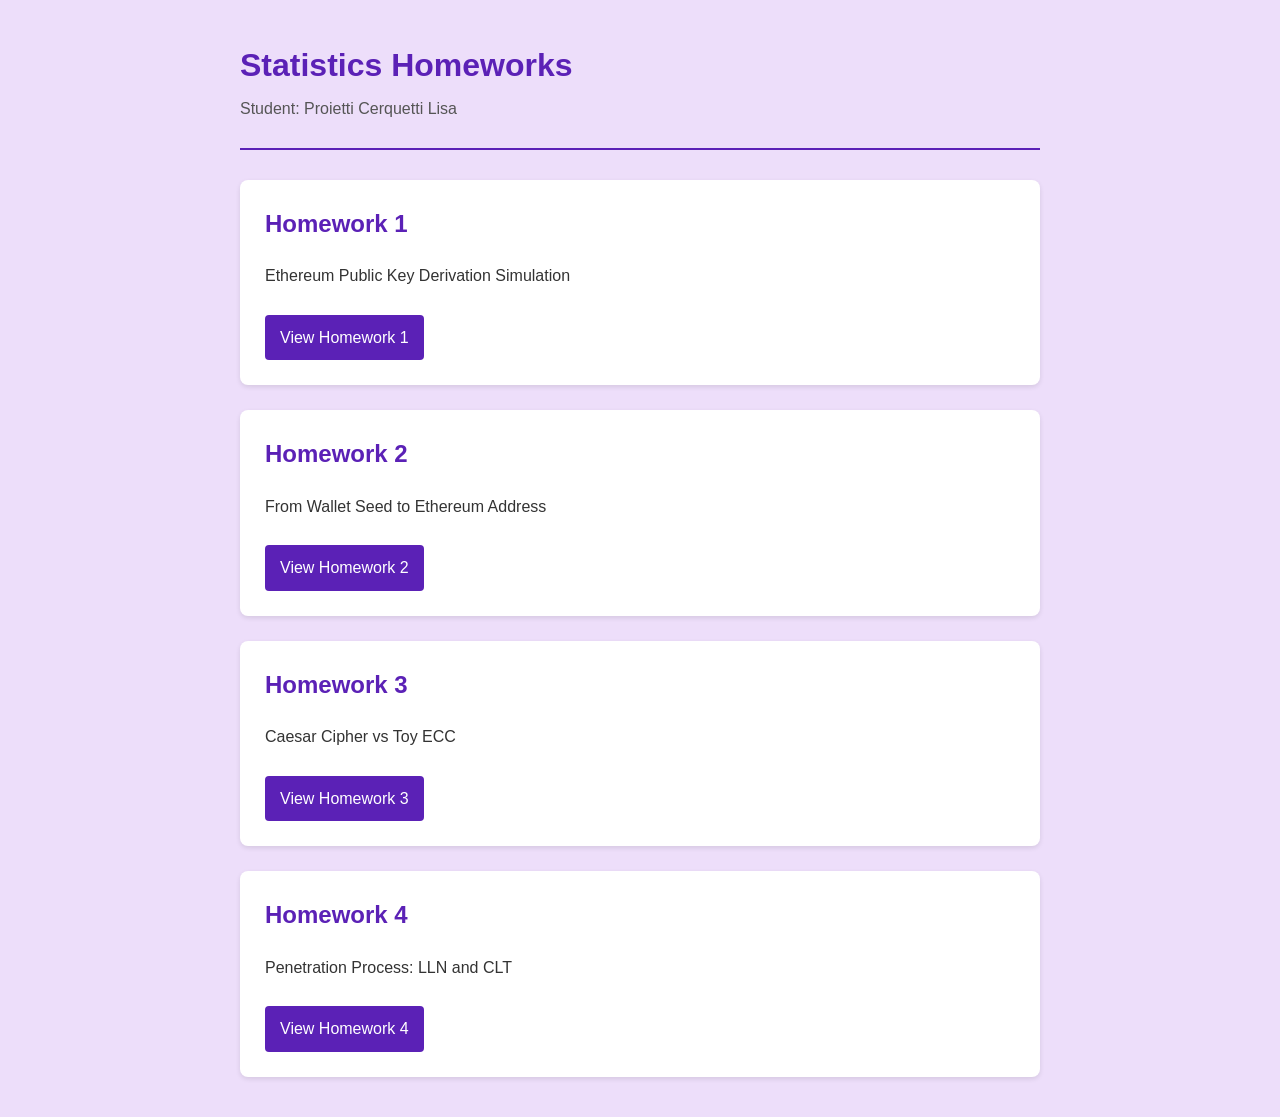
==== index.html @ c3c6fbef "Add files via upload" ====
<!DOCTYPE html>
<html lang="en">
<head>
    <meta charset="UTF-8">
    <title>Statistics Homework - Proietti Cerquetti Lisa</title>
    <style>
        body {
            font-family: Arial, sans-serif;
            line-height: 1.6;
            margin: 40px auto;
            max-width: 800px;
            background-color: #eddefa;
            color: #333;
            padding: 0 20px;
        }

        header {
            border-bottom: 2px solid #5b21b6;
            padding-bottom: 10px;
            margin-bottom: 30px;
        }

        header h1 {
            color: #5b21b6;
            margin-bottom: 5px;
        }

        header p {
            color: #555;
            margin-top: 0;
        }

        .homework-card {
            background: #fff;
            padding: 25px;
            border-radius: 8px;
            box-shadow: 0 2px 5px rgba(0,0,0,0.1);
            margin-bottom: 25px;
            border-top: 4px solit #5b21b6;
        }

        .homework-card h2 {
            color: #5b21b6;
            margin-top: 0;
        }

        .btn {
            display: inline-block;
            background: #5b21b6;
            color: #fff;
            padding: 10px 15px;
            text-decoration: none;
            border-radius: 4px;
            margin-top: 10px;
            transition: background 0.2s;
        }
        
        .btn:hover {
            background: #6d28d9;
        }
    </style>
</head>
<body>

    <header>
        <h1>Statistics Homeworks</h1>
        <p>Student: Proietti Cerquetti Lisa</p>
    </header>

    <div class="homework-card">
        <h2>Homework 1</h2>
        <p>Ethereum Public Key Derivation Simulation</p>
        <a href="homework1.html" class="btn">View Homework 1</a>
    </div>

    <div class="homework-card">
        <h2>Homework 2</h2>
        <p>From Wallet Seed to Ethereum Address</p>
        <a href="homework2.html" class="btn">View Homework 2</a>
    </div>

    <div class="homework-card">
        <h2>Homework 3</h2>
        <p>Caesar Cipher vs Toy ECC</p>
        <a href="homework3.html" class="btn">View Homework 3</a>
    </div>

    <div class="homework-card">
        <h2>Homework 4</h2>
        <p> Penetration Process: LLN and CLT</p>
        <a href="homework4.html" class="btn">View Homework 4</a>
    </div>
</body>
</html>
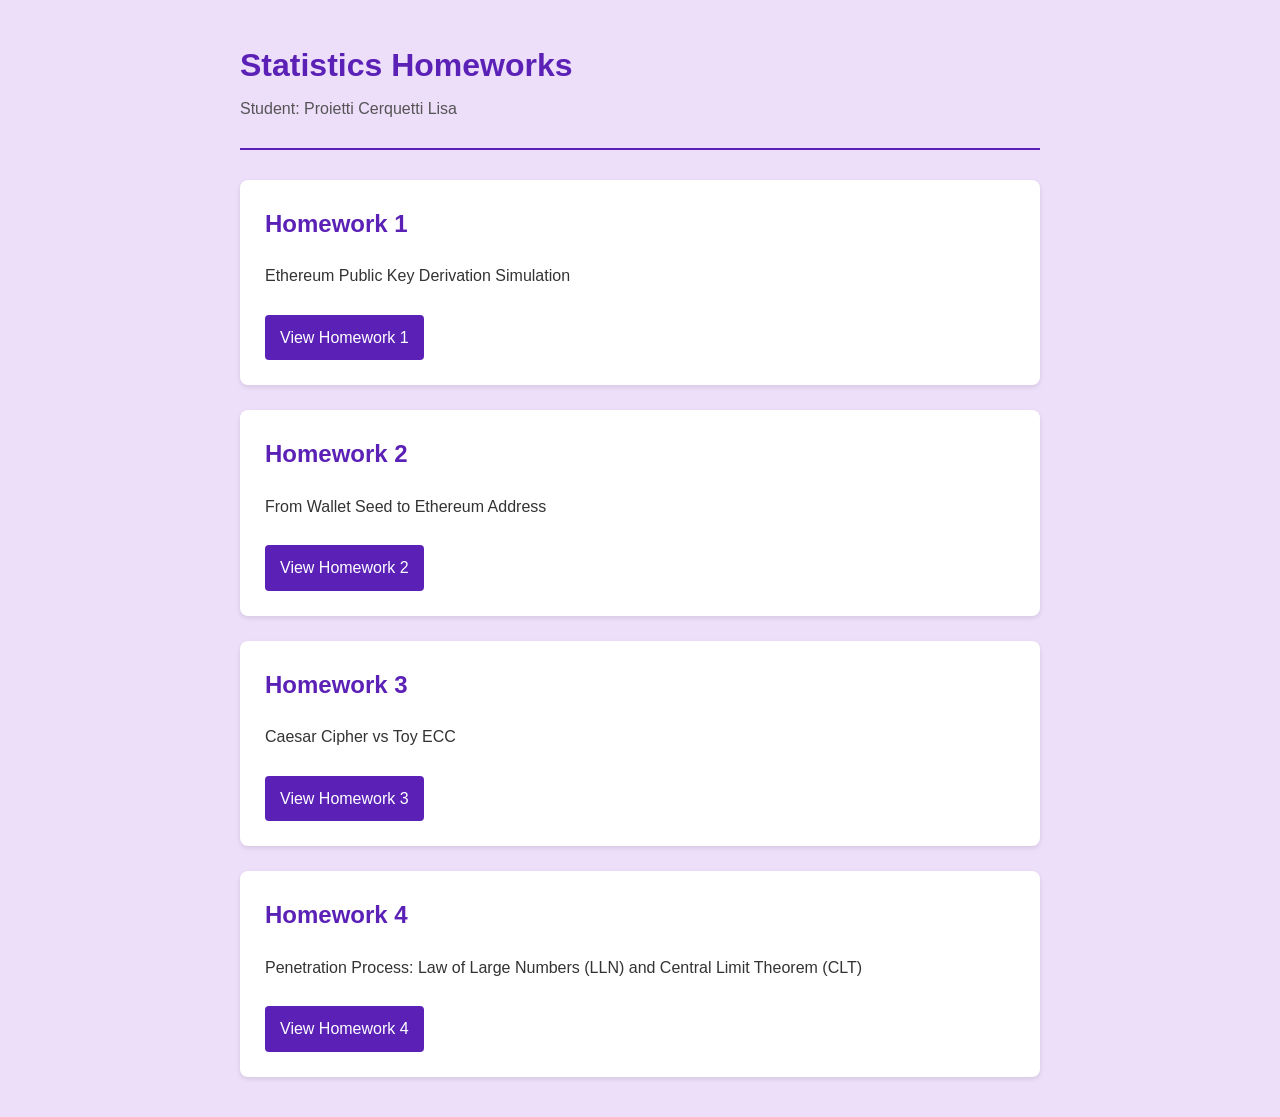
==== commit 6002df9c: "Add files via upload" ====
--- a/index.html
+++ b/index.html
@@ -87,7 +87,7 @@
 
     <div class="homework-card">
         <h2>Homework 4</h2>
-        <p> Penetration Process: LLN and CLT</p>
+        <p> Penetration Process: Law of Large Numbers (LLN) and Central Limit Theorem (CLT)</p>
         <a href="homework4.html" class="btn">View Homework 4</a>
     </div>
 </body>
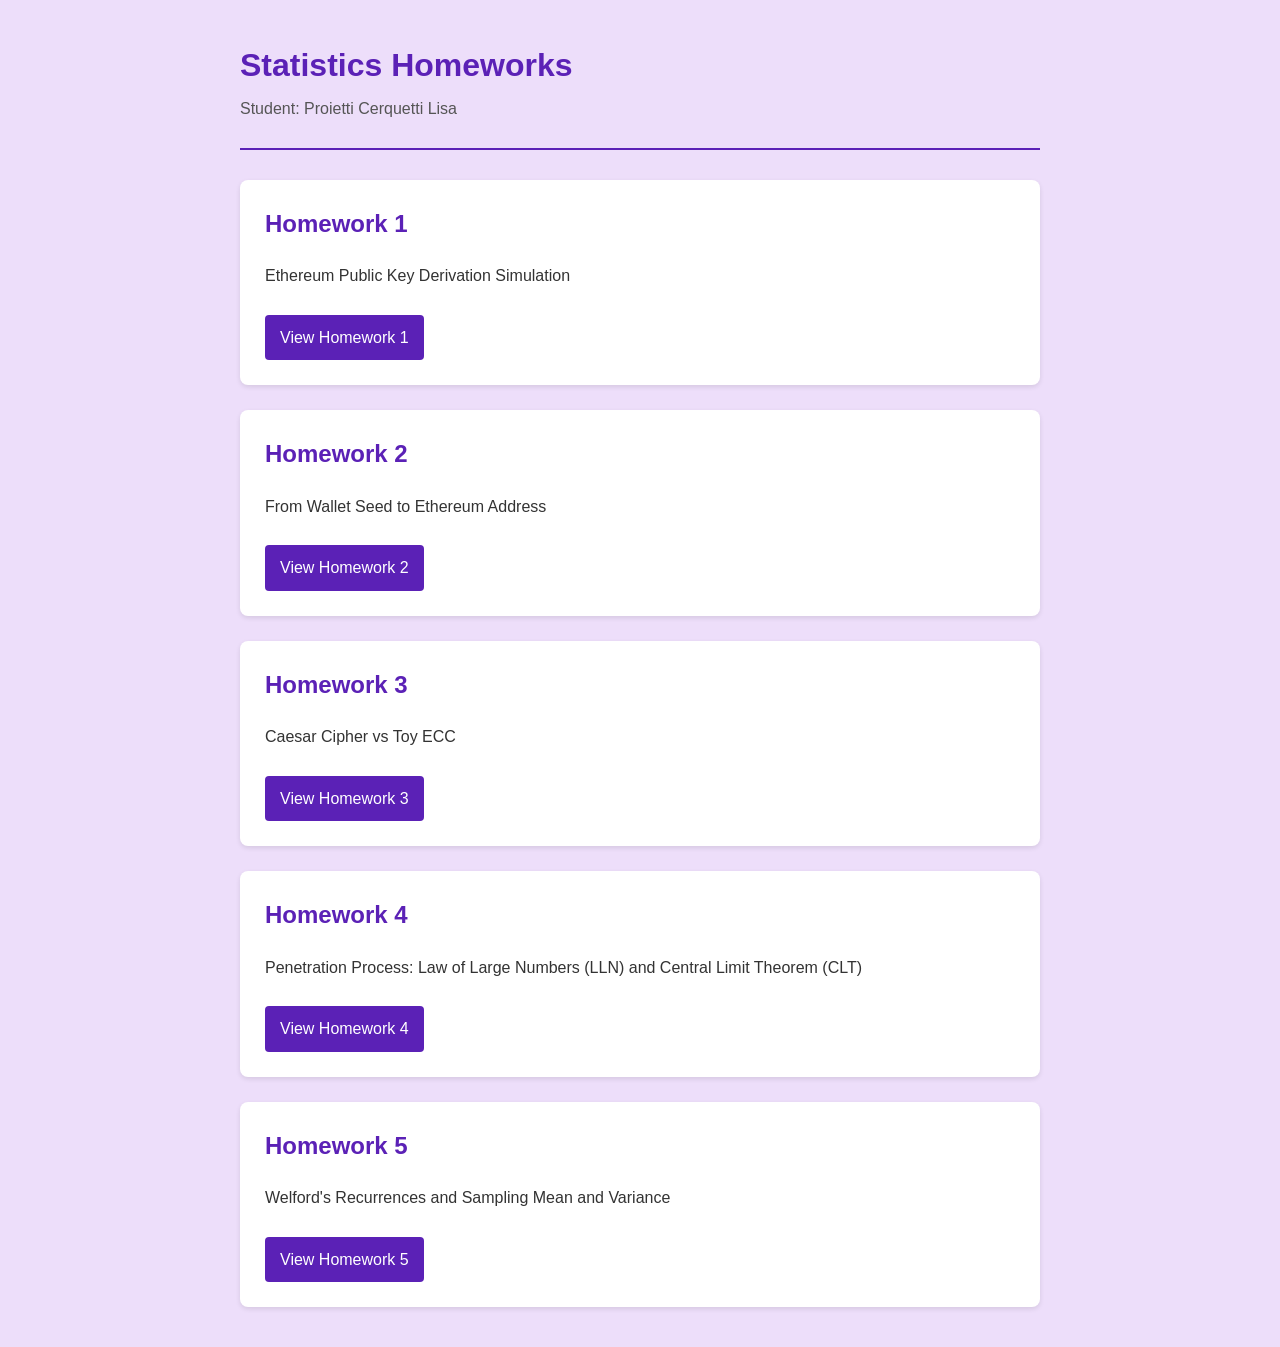
==== commit 1dfbbc15: "Add files via upload" ====
--- a/index.html
+++ b/index.html
@@ -87,8 +87,14 @@
 
     <div class="homework-card">
         <h2>Homework 4</h2>
-        <p> Penetration Process: Law of Large Numbers (LLN) and Central Limit Theorem (CLT)</p>
+        <p>Penetration Process: Law of Large Numbers (LLN) and Central Limit Theorem (CLT)</p>
         <a href="homework4.html" class="btn">View Homework 4</a>
+    </div>
+
+    <div class="homework-card">
+        <h2>Homework 5</h2>
+        <p> Welford's Recurrences and Sampling Mean and Variance </p>
+        <a href="homework5.html" class="btn">View Homework 5</a>
     </div>
 </body>
 </html>
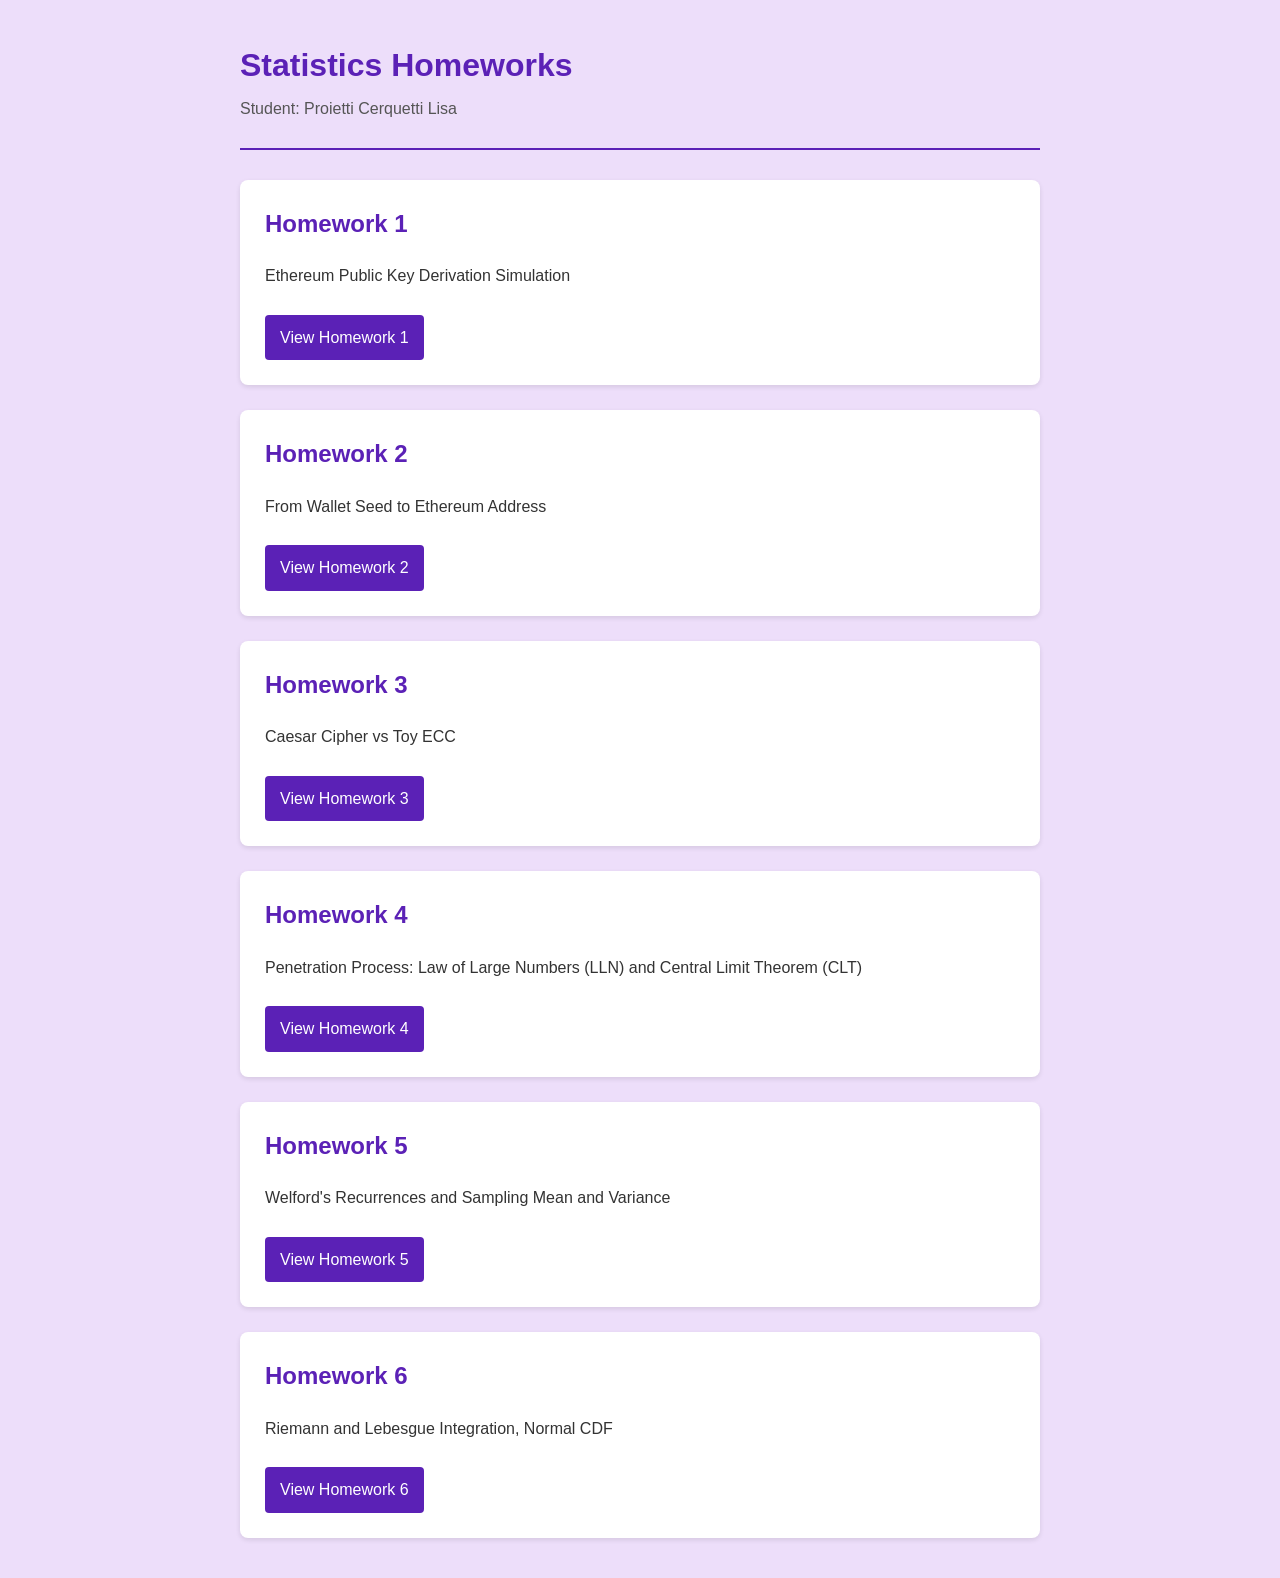
==== commit a5792f02: "Add files via upload" ====
--- a/index.html
+++ b/index.html
@@ -93,8 +93,14 @@
 
     <div class="homework-card">
         <h2>Homework 5</h2>
-        <p> Welford's Recurrences and Sampling Mean and Variance </p>
+        <p>Welford's Recurrences and Sampling Mean and Variance</p>
         <a href="homework5.html" class="btn">View Homework 5</a>
+    </div>
+
+    <div class="homework-card">
+        <h2>Homework 6</h2>
+        <p>Riemann and Lebesgue Integration, Normal CDF</p>
+        <a href="homework6.html" class="btn">View Homework 6</a>
     </div>
 </body>
 </html>
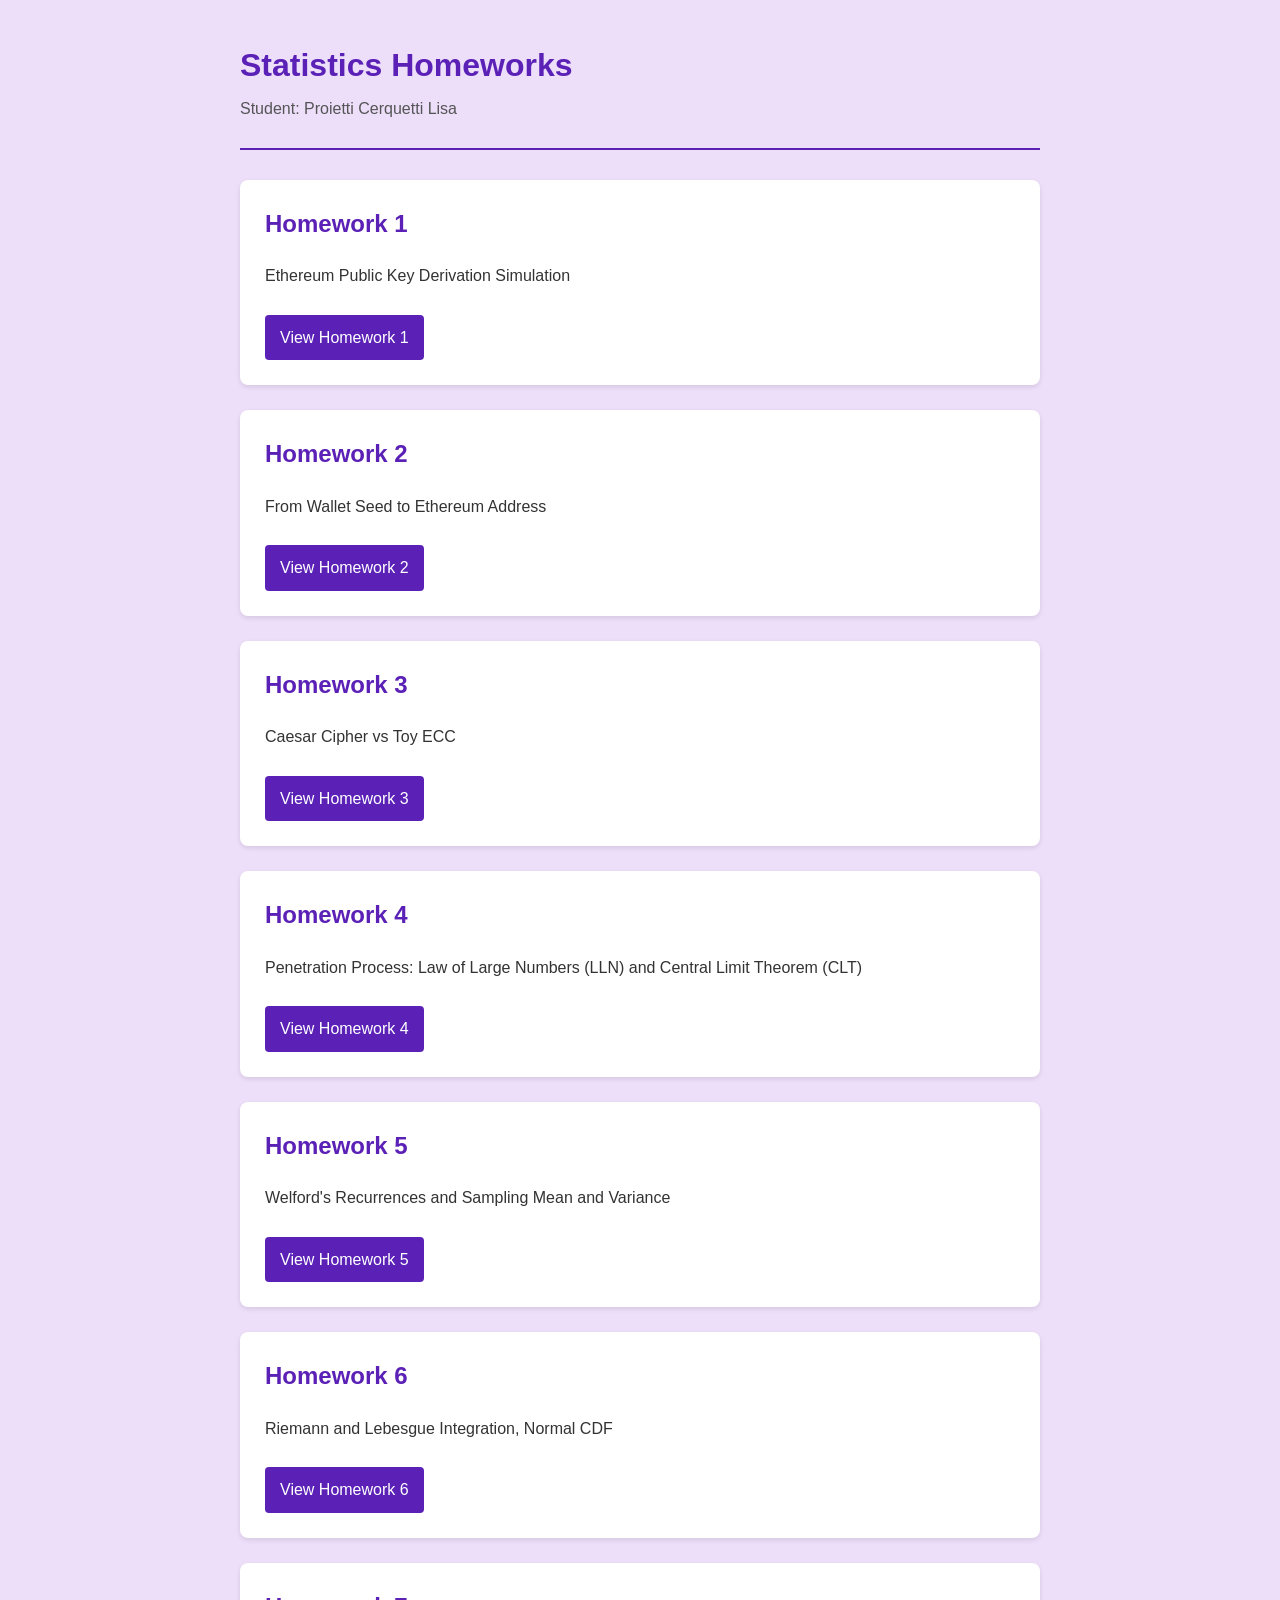
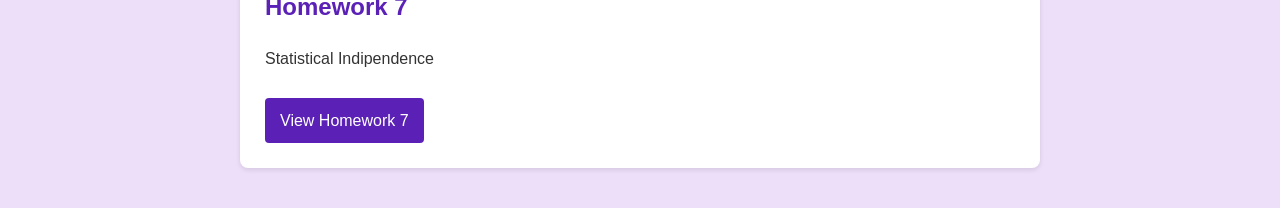
==== commit 3d08ad3b: "Add files via upload" ====
--- a/index.html
+++ b/index.html
@@ -102,5 +102,11 @@
         <p>Riemann and Lebesgue Integration, Normal CDF</p>
         <a href="homework6.html" class="btn">View Homework 6</a>
     </div>
+
+    <div class="homework-card">
+        <h2>Homework 7</h2>
+        <p>Statistical Indipendence</p>
+        <a href="homework7.html" class="btn">View Homework 7</a>
+    </div>
 </body>
 </html>
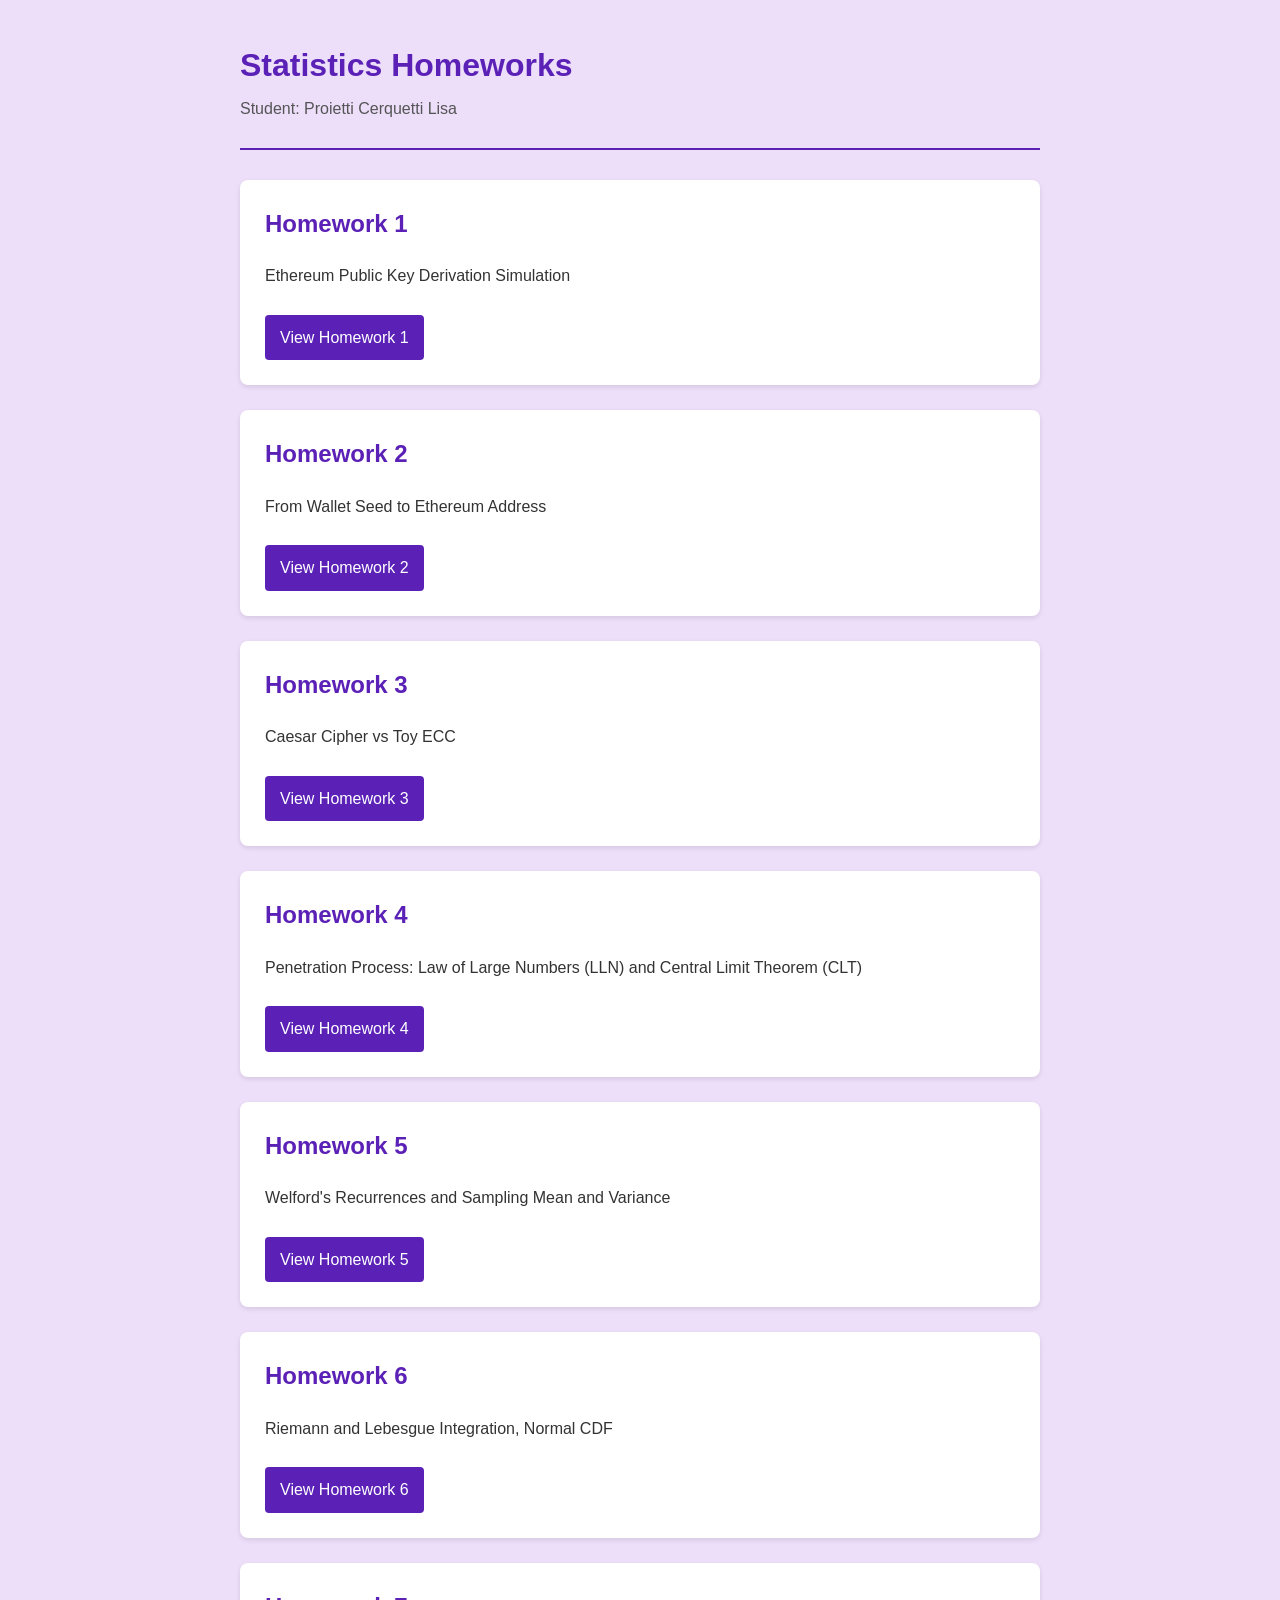
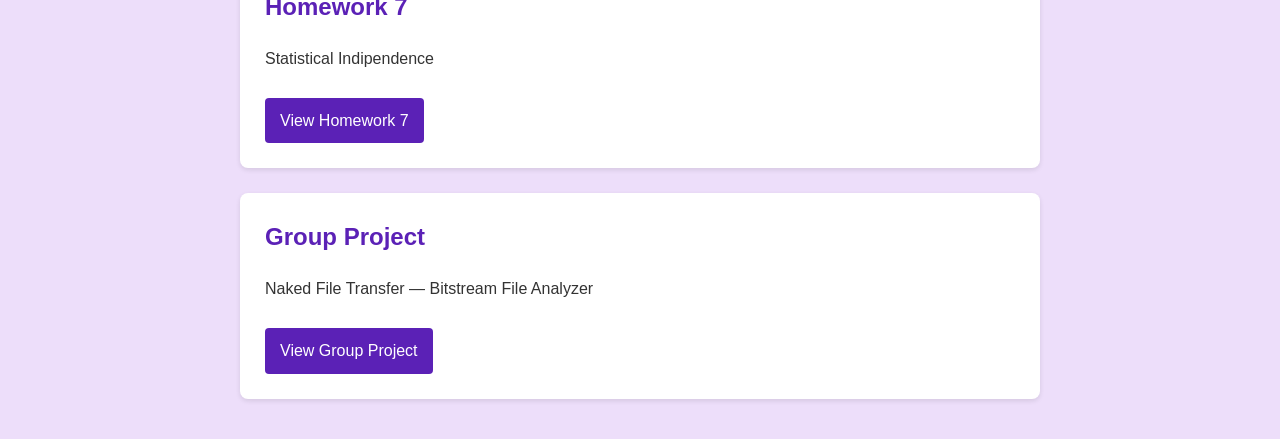
==== commit df694780: "Add files via upload" ====
--- a/index.html
+++ b/index.html
@@ -108,5 +108,11 @@
         <p>Statistical Indipendence</p>
         <a href="homework7.html" class="btn">View Homework 7</a>
     </div>
+
+    <div class="homework-card">
+        <h2>Group Project</h2>
+        <p>Naked File Transfer — Bitstream File Analyzer</p>
+        <a href="./frontend/index.html" class="btn">View Group Project</a>
+    </div>
 </body>
 </html>
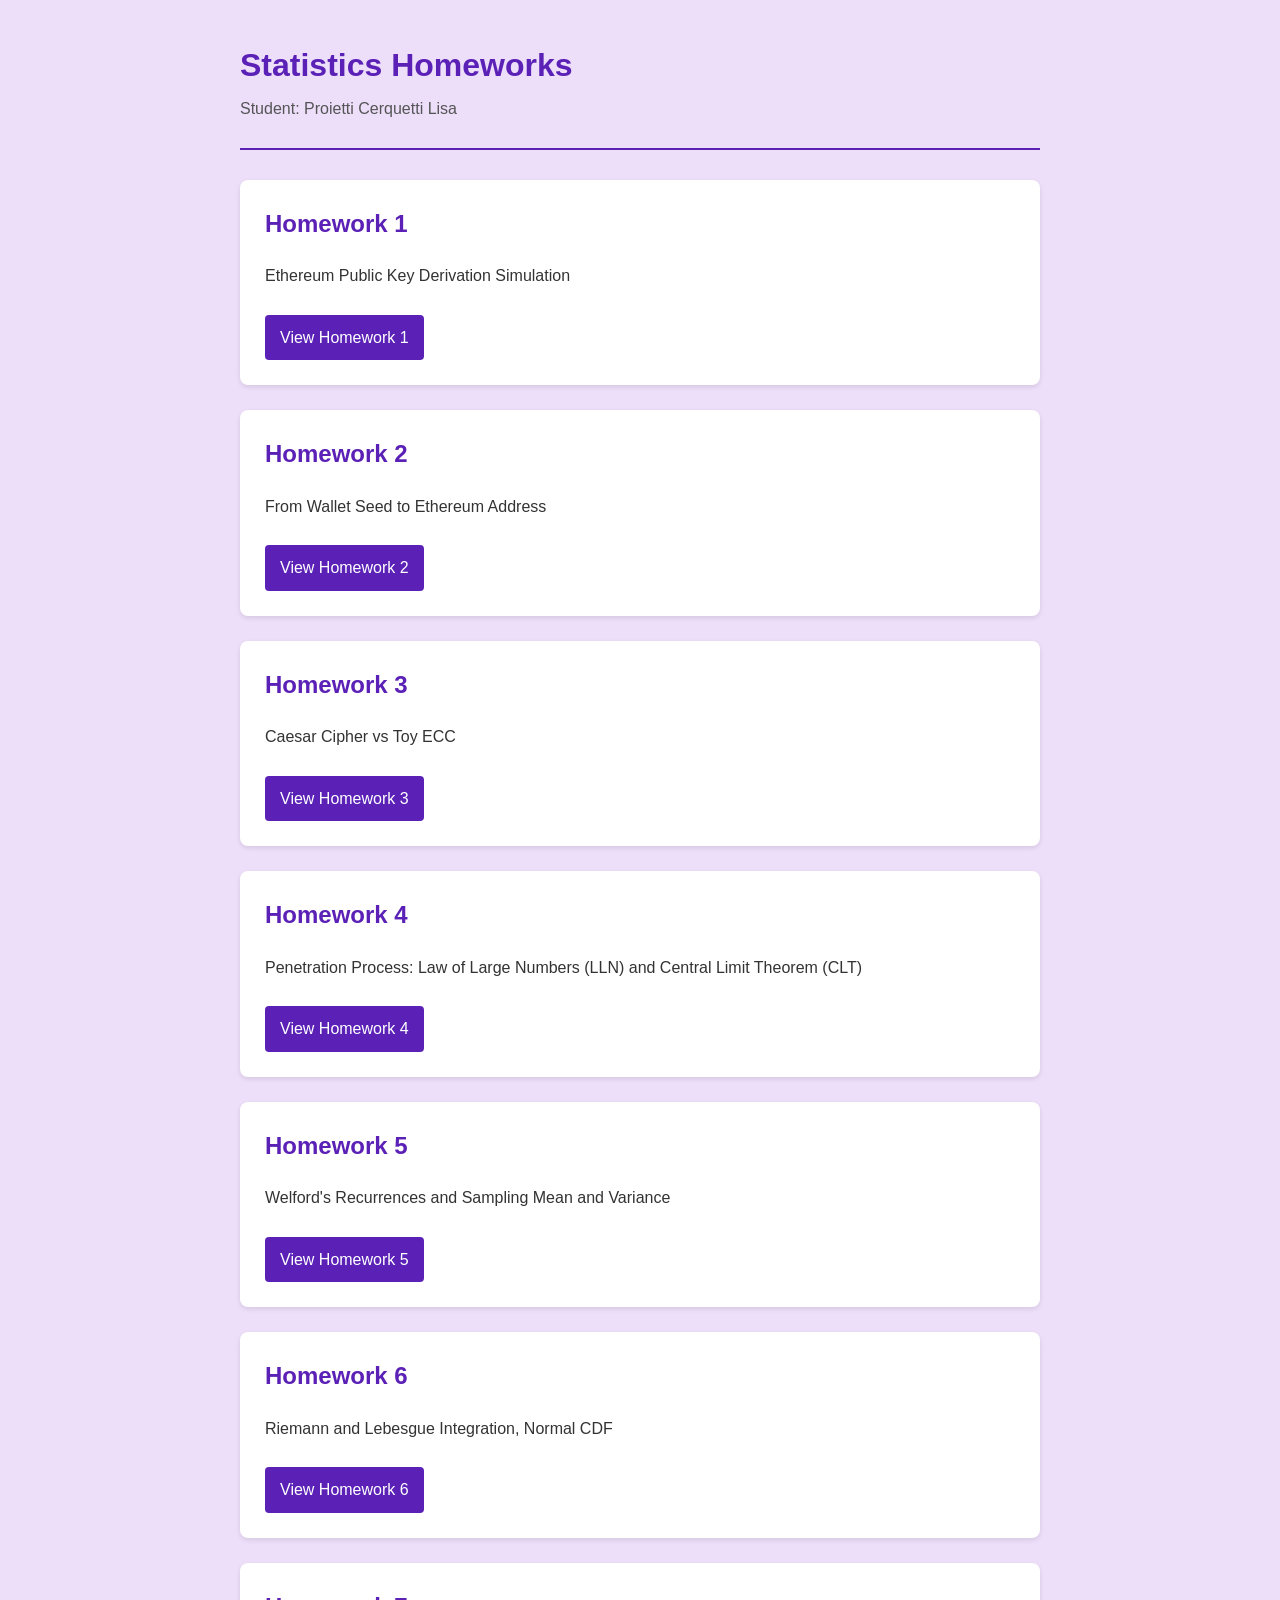
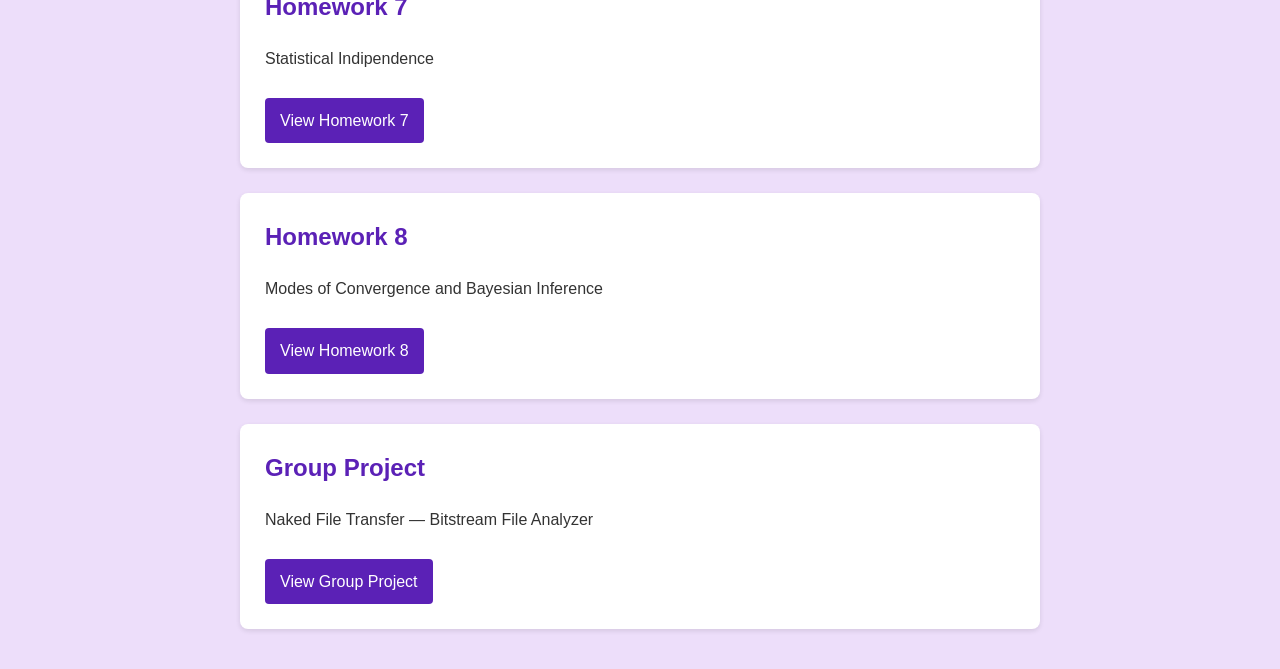
==== commit b973bbc1: "creazione homework 8" ====
--- a/index.html
+++ b/index.html
@@ -110,6 +110,12 @@
     </div>
 
     <div class="homework-card">
+        <h2>Homework 8</h2>
+        <p>Modes of Convergence and Bayesian Inference</p>
+        <a href="homework8.html" class="btn">View Homework 8</a>
+    </div>
+
+    <div class="homework-card">
         <h2>Group Project</h2>
         <p>Naked File Transfer — Bitstream File Analyzer</p>
         <a href="./frontend/index.html" class="btn">View Group Project</a>
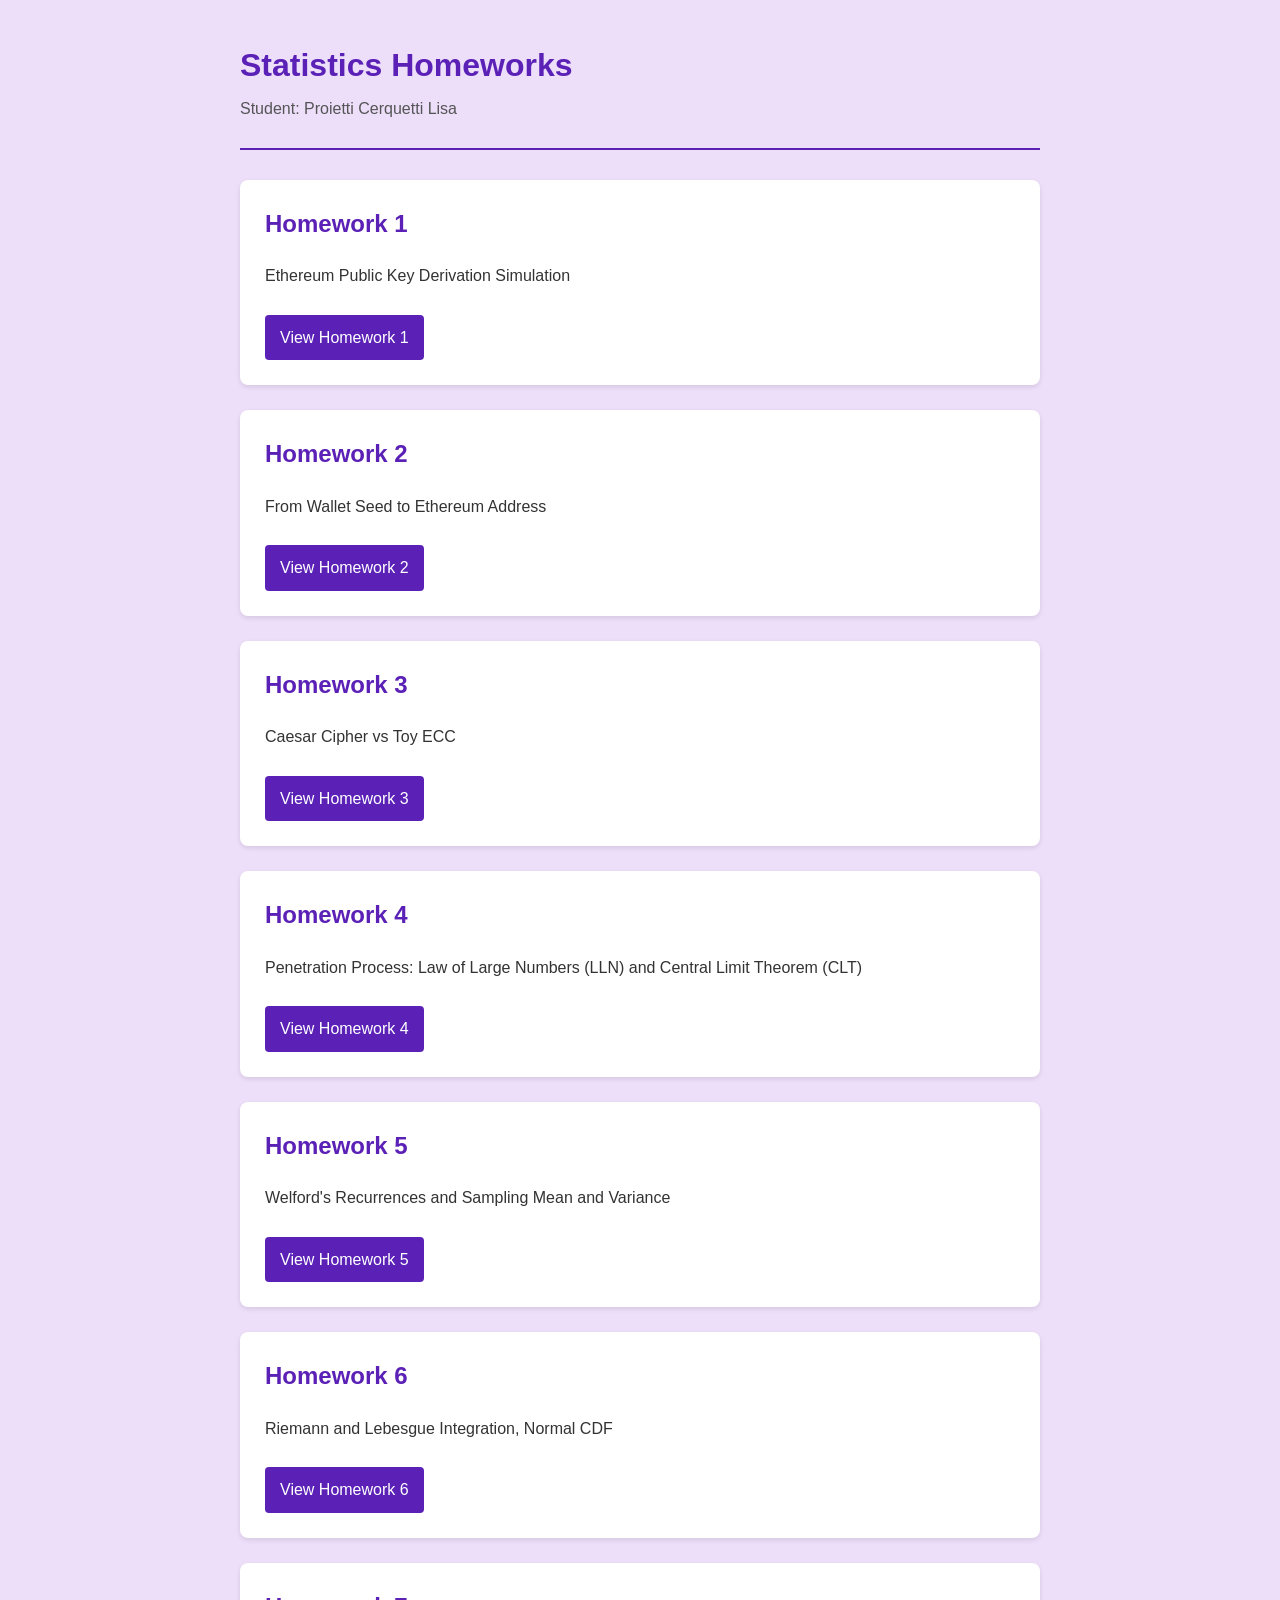
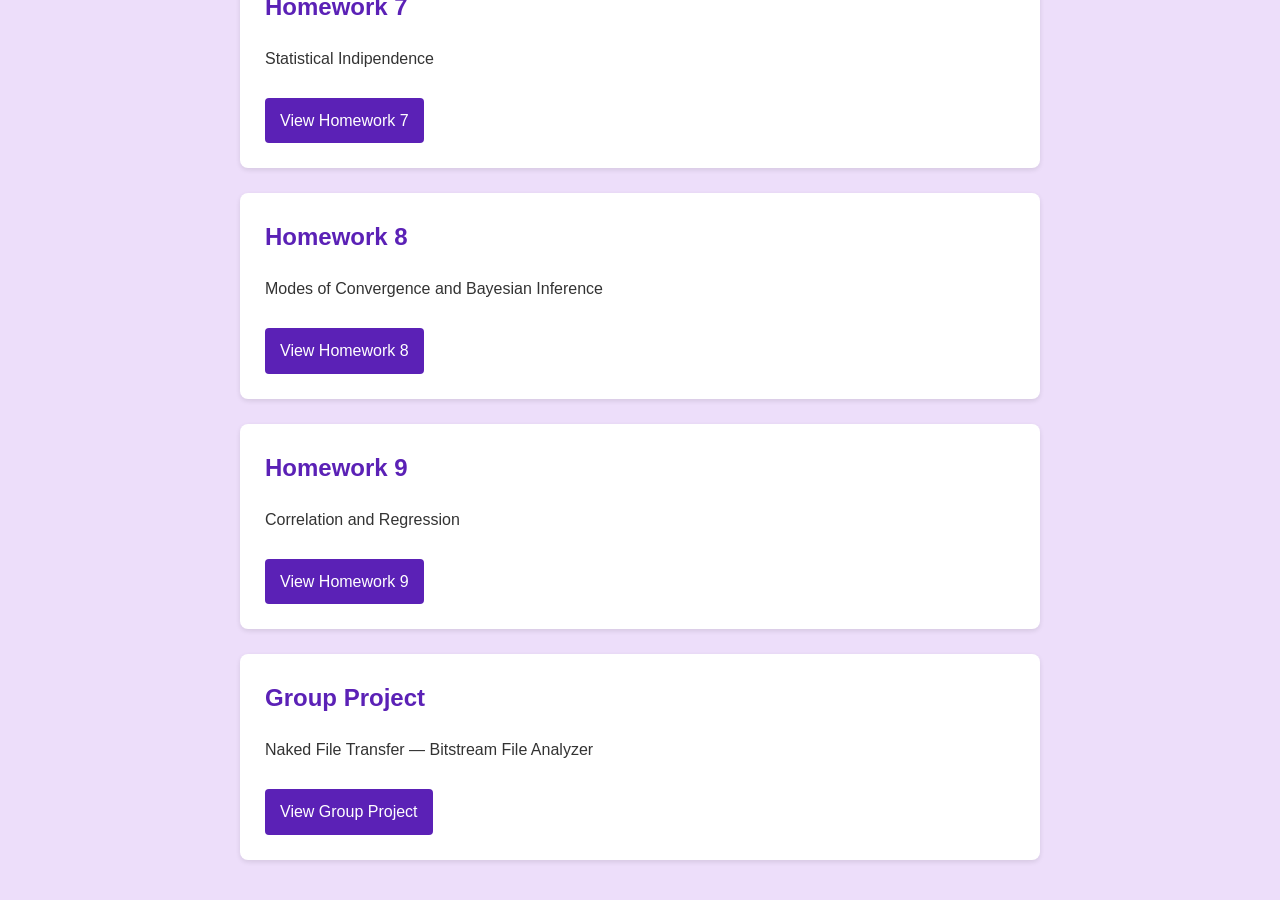
==== commit 162f60c5: "creazione homework9" ====
--- a/index.html
+++ b/index.html
@@ -116,6 +116,12 @@
     </div>
 
     <div class="homework-card">
+        <h2>Homework 9</h2>
+        <p>Correlation and Regression</p>
+        <a href="homework9.html" class="btn">View Homework 9</a>
+    </div>    
+
+    <div class="homework-card">
         <h2>Group Project</h2>
         <p>Naked File Transfer — Bitstream File Analyzer</p>
         <a href="./frontend/index.html" class="btn">View Group Project</a>
